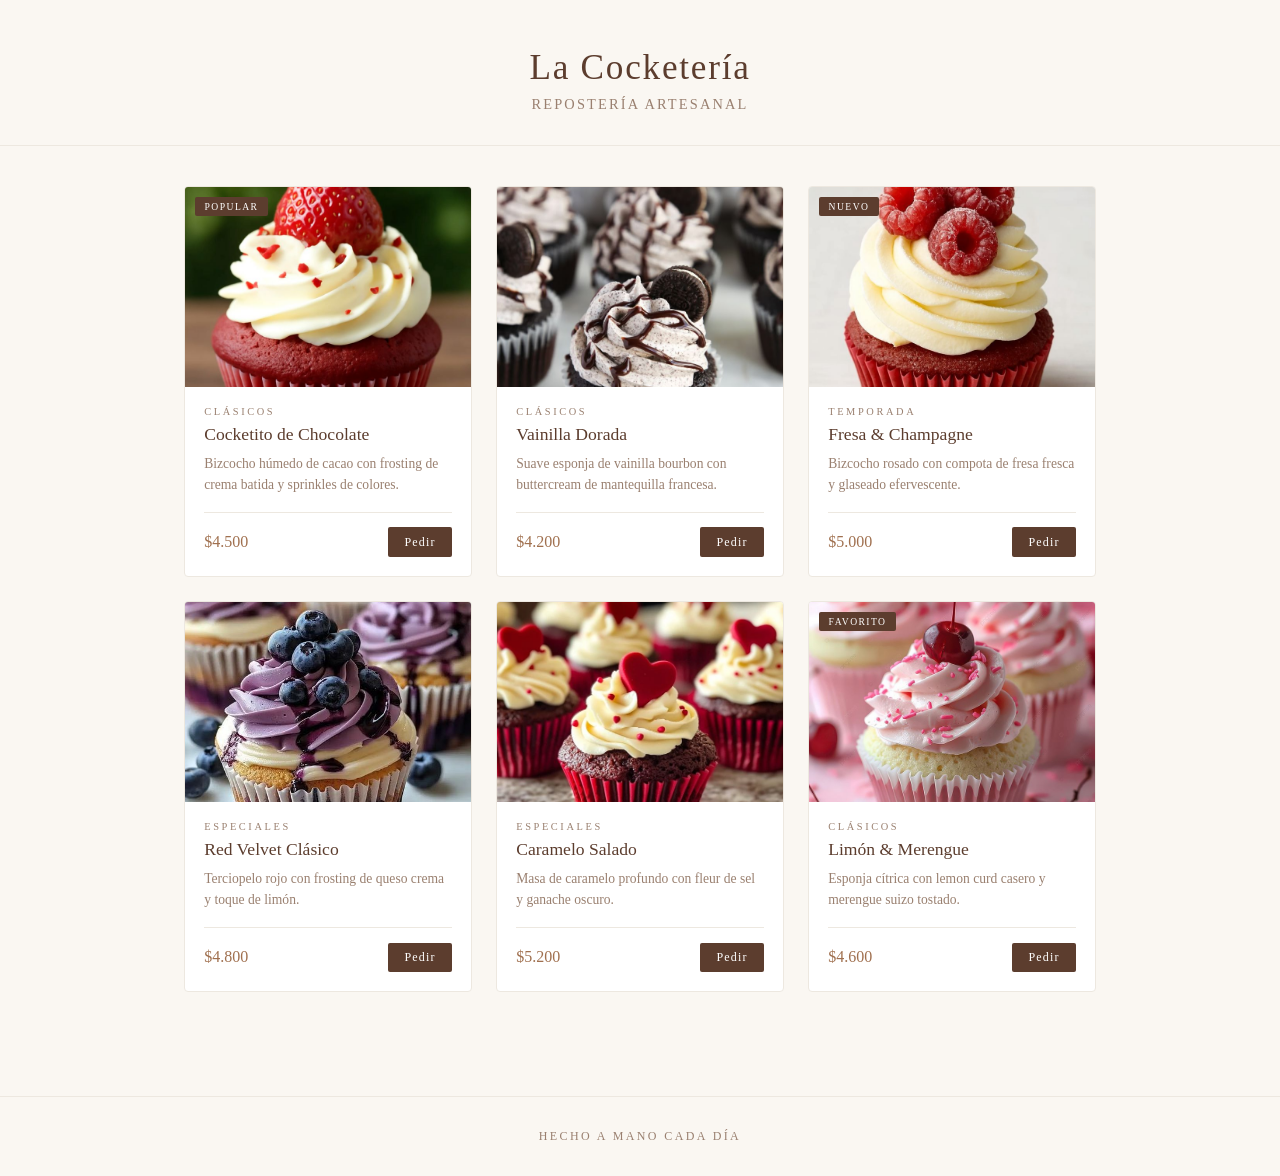
==== Catalogo.html @ 6687395b "add: images/(imagenes)" ====
<!DOCTYPE html>
<html lang="es">
<head>
    <meta charset="UTF-8">
    <meta name="viewport" content="width=device-width, initial-scale=1.0">
    <title>La Cocketería</title>
    <link rel="stylesheet" href="style.css">
</head>
<body>

    <header>
        <h1>La Cocketería</h1>
        <p>Repostería artesanal</p>
    </header>

    <main>

        <article class="card">
            <div class="card-img-wrap">
                <img src="images/1.jpg" alt="Cupcake de chocolate">
                <span class="card-badge">Popular</span>
            </div>
            <div class="card-body">
                <span class="card-category">Clásicos</span>
                <h2 class="card-name">Cocketito de Chocolate</h2>
                <p class="card-desc">Bizcocho húmedo de cacao con frosting de crema batida y sprinkles de colores.</p>
                <div class="card-footer">
                    <span class="card-price">$4.500</span>
                    <button class="card-btn">Pedir</button>
                </div>
            </div>
        </article>

        <article class="card">
            <div class="card-img-wrap">
                <img src="images/2.jpg" alt="Cupcake de vainilla">
            </div>
            <div class="card-body">
                <span class="card-category">Clásicos</span>
                <h2 class="card-name">Vainilla Dorada</h2>
                <p class="card-desc">Suave esponja de vainilla bourbon con buttercream de mantequilla francesa.</p>
                <div class="card-footer">
                    <span class="card-price">$4.200</span>
                    <button class="card-btn">Pedir</button>
                </div>
            </div>
        </article>

        <article class="card">
            <div class="card-img-wrap">
                <img src="images/3.jpg" alt="Cupcake de fresas">
                <span class="card-badge">Nuevo</span>
            </div>
            <div class="card-body">
                <span class="card-category">Temporada</span>
                <h2 class="card-name">Fresa & Champagne</h2>
                <p class="card-desc">Bizcocho rosado con compota de fresa fresca y glaseado efervescente.</p>
                <div class="card-footer">
                    <span class="card-price">$5.000</span>
                    <button class="card-btn">Pedir</button>
                </div>
            </div>
        </article>

        <article class="card">
            <div class="card-img-wrap">
                <img src="images/4.jpg" alt="Cupcake red velvet">
            </div>
            <div class="card-body">
                <span class="card-category">Especiales</span>
                <h2 class="card-name">Red Velvet Clásico</h2>
                <p class="card-desc">Terciopelo rojo con frosting de queso crema y toque de limón.</p>
                <div class="card-footer">
                    <span class="card-price">$4.800</span>
                    <button class="card-btn">Pedir</button>
                </div>
            </div>
        </article>

        <article class="card">
            <div class="card-img-wrap">
                <img src="images/5.jpg" alt="Cupcake de caramelo">
            </div>
            <div class="card-body">
                <span class="card-category">Especiales</span>
                <h2 class="card-name">Caramelo Salado</h2>
                <p class="card-desc">Masa de caramelo profundo con fleur de sel y ganache oscuro.</p>
                <div class="card-footer">
                    <span class="card-price">$5.200</span>
                    <button class="card-btn">Pedir</button>
                </div>
            </div>
        </article>

        <article class="card">
            <div class="card-img-wrap">
                <img src="images/6.jpg" alt="Cupcake de limón">
                <span class="card-badge">Favorito</span>
            </div>
            <div class="card-body">
                <span class="card-category">Clásicos</span>
                <h2 class="card-name">Limón & Merengue</h2>
                <p class="card-desc">Esponja cítrica con lemon curd casero y merengue suizo tostado.</p>
                <div class="card-footer">
                    <span class="card-price">$4.600</span>
                    <button class="card-btn">Pedir</button>
                </div>
            </div>
        </article>

    </main>

    <footer class="page-footer">
        Hecho a mano cada día
    </footer>

</body>
</html>
---- style.css ----
:root {
    --cream: #faf7f2;
    --brown: #5c3d2e;
    --soft-brown: #a0704f;
    --light: #ede8e0;
    --text: #3a2a1e;
    --muted: #9a8070;
}

* {
    margin: 0;
    padding: 0;
    box-sizing: border-box;
}

body {
    background-color: var(--cream);
    font-family: Georgia, 'Times New Roman', serif;
    color: var(--text);
}

header {
    text-align: center;
    padding: 3rem 1rem 2rem;
    border-bottom: 1px solid var(--light);
}

header h1 {
    font-size: 2.2rem;
    font-weight: normal;
    letter-spacing: 0.05em;
    color: var(--brown);
}

header p {
    margin-top: 0.5rem;
    font-size: 0.9rem;
    color: var(--muted);
    letter-spacing: 0.15em;
    text-transform: uppercase;
}

main {
    max-width: 960px;
    margin: 2.5rem auto;
    padding: 0 1.5rem 4rem;
    display: grid;
    grid-template-columns: repeat(auto-fill, minmax(240px, 1fr));
    gap: 1.5rem;
}

.card {
    background: white;
    border: 1px solid var(--light);
    border-radius: 4px;
    overflow: hidden;
    transition: border-color 0.2s ease, box-shadow 0.2s ease;
}

.card:hover {
    border-color: var(--soft-brown);
    box-shadow: 0 4px 16px rgba(92, 61, 46, 0.1);
}

.card img {
    width: 100%;
    height: 200px;
    object-fit: cover;
    display: block;
}

.card-body {
    padding: 1.2rem;
}

.card-category {
    font-size: 0.65rem;
    letter-spacing: 0.25em;
    text-transform: uppercase;
    color: var(--muted);
    display: block;
    margin-bottom: 0.4rem;
}

.card-name {
    font-size: 1.1rem;
    font-weight: normal;
    color: var(--brown);
    margin-bottom: 0.5rem;
}

.card-desc {
    font-size: 0.85rem;
    color: var(--muted);
    line-height: 1.6;
    margin-bottom: 1rem;
}

.card-footer {
    display: flex;
    align-items: center;
    justify-content: space-between;
    border-top: 1px solid var(--light);
    padding-top: 0.9rem;
}

.card-price {
    font-size: 1rem;
    color: var(--soft-brown);
}

.card-btn {
    background: var(--brown);
    color: white;
    border: none;
    font-family: Georgia, serif;
    font-size: 0.75rem;
    letter-spacing: 0.1em;
    padding: 0.45rem 1rem;
    border-radius: 2px;
    cursor: pointer;
    transition: background 0.2s ease;
}

.card-btn:hover {
    background: var(--soft-brown);
}

.card-img-wrap {
    position: relative;
}

.card-badge {
    position: absolute;
    top: 10px;
    left: 10px;
    background: var(--brown);
    color: white;
    font-size: 0.6rem;
    letter-spacing: 0.15em;
    text-transform: uppercase;
    padding: 0.25rem 0.6rem;
    border-radius: 2px;
}

.page-footer {
    text-align: center;
    padding: 2rem;
    border-top: 1px solid var(--light);
    font-size: 0.75rem;
    letter-spacing: 0.2em;
    text-transform: uppercase;
    color: var(--muted);
}
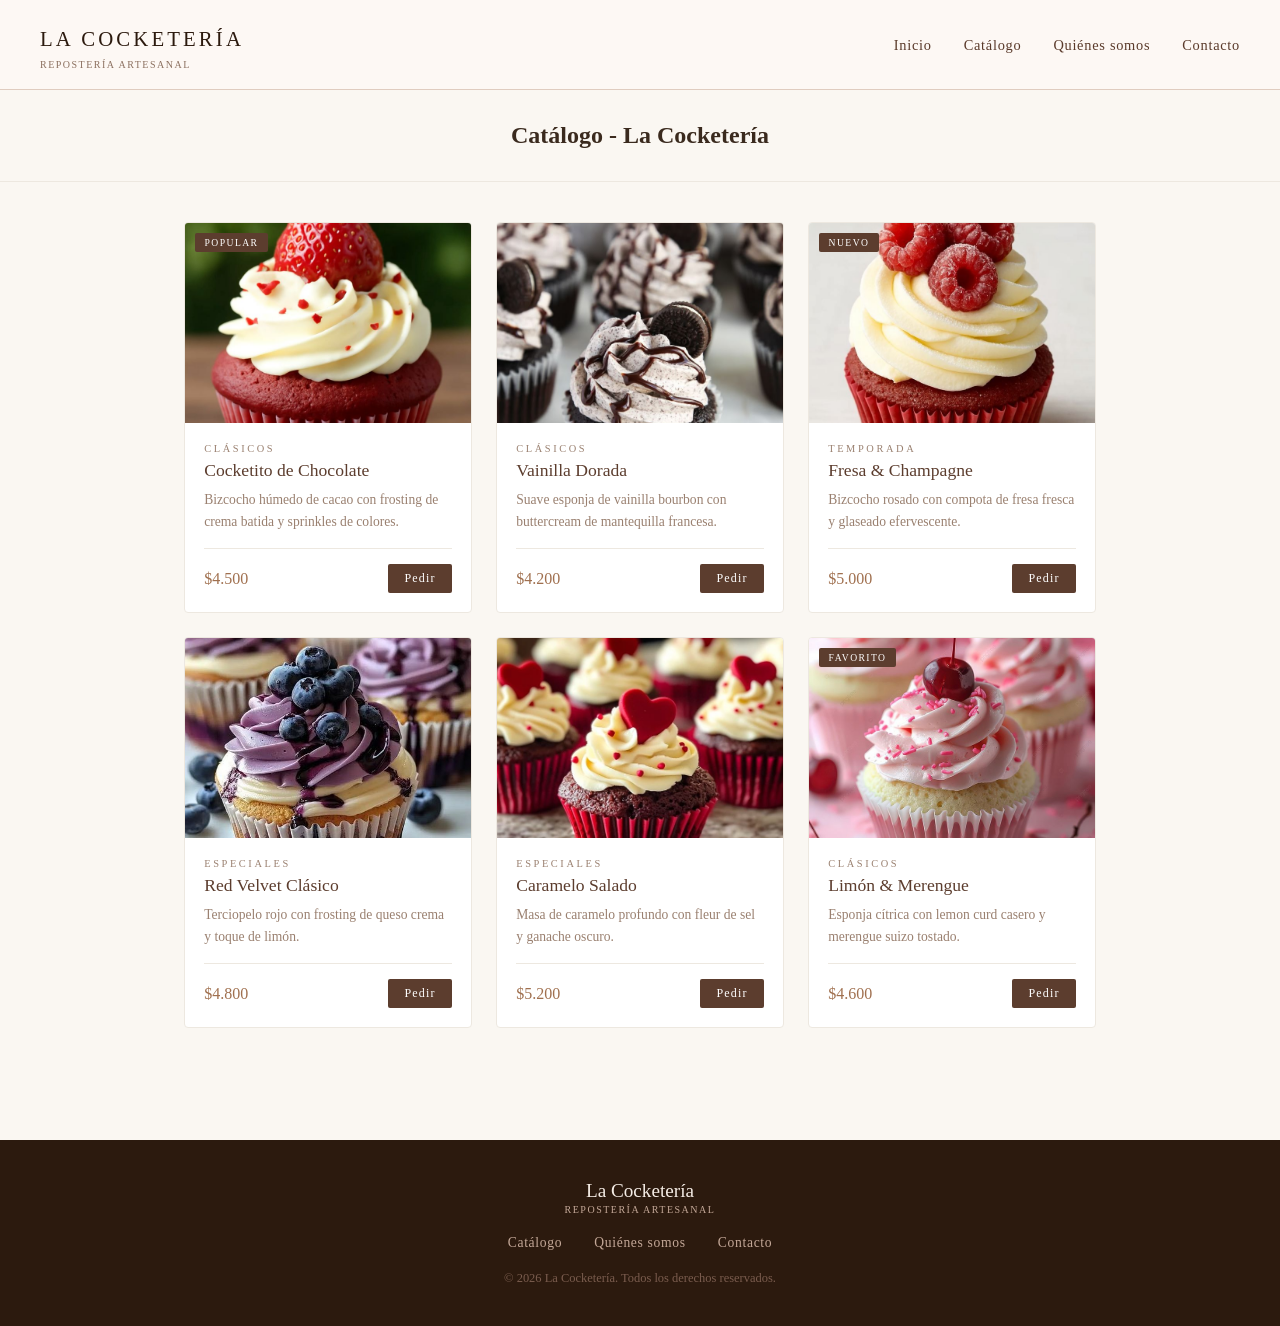
==== commit 8a6216fb: "unificacion , conexion y arreglo de detalles de los fts." ====
--- a/Catalogo.html
+++ b/Catalogo.html
@@ -1,118 +1,187 @@
-<!DOCTYPE html>
+<!doctype html>
 <html lang="es">
-<head>
-    <meta charset="UTF-8">
-    <meta name="viewport" content="width=device-width, initial-scale=1.0">
+  <head>
+    <meta charset="UTF-8" />
+    <meta
+      name="viewport"
+      content="width=device-width, initial-scale=1.0"
+    />
     <title>La Cocketería</title>
-    <link rel="stylesheet" href="style.css">
-</head>
-<body>
-
+    <link
+      rel="stylesheet"
+      href="css/style-catalogo.css"
+    />
+    <link
+      rel="stylesheet"
+      href="js-scroll-to-top/st-css.css"
+    />
+  </head>
+  <body>
     <header>
-        <h1>La Cocketería</h1>
-        <p>Repostería artesanal</p>
+      <nav class="navbar">
+        <div class="nav-logo">
+          <p class="nav-logo-name">La Cocketería</p>
+          <p class="nav-logo-sub">Repostería Artesanal</p>
+        </div>
+        <ul class="nav-links">
+          <li><a href="index.html">Inicio</a></li>
+          <li><a href="catalogo.html">Catálogo</a></li>
+          <li><a href="Cositas.html">Quiénes somos</a></li>
+          <li><a href="contacto.html">Contacto</a></li>
+        </ul>
+      </nav>
     </header>
 
+    <section class="catalogo-tlt">
+      <h1>Catálogo - La Cocketería</h1>
+    </section>
+
     <main>
+      <article class="card">
+        <div class="card-img-wrap">
+          <img
+            src="images/1.jpg"
+            alt="Cupcake de chocolate"
+          />
+          <span class="card-badge">Popular</span>
+        </div>
+        <div class="card-body">
+          <span class="card-category">Clásicos</span>
+          <h2 class="card-name">Cocketito de Chocolate</h2>
+          <p class="card-desc">
+            Bizcocho húmedo de cacao con frosting de crema batida y sprinkles de
+            colores.
+          </p>
+          <div class="card-footer">
+            <span class="card-price">$4.500</span>
+            <button class="card-btn">Pedir</button>
+          </div>
+        </div>
+      </article>
 
-        <article class="card">
-            <div class="card-img-wrap">
-                <img src="images/1.jpg" alt="Cupcake de chocolate">
-                <span class="card-badge">Popular</span>
-            </div>
-            <div class="card-body">
-                <span class="card-category">Clásicos</span>
-                <h2 class="card-name">Cocketito de Chocolate</h2>
-                <p class="card-desc">Bizcocho húmedo de cacao con frosting de crema batida y sprinkles de colores.</p>
-                <div class="card-footer">
-                    <span class="card-price">$4.500</span>
-                    <button class="card-btn">Pedir</button>
-                </div>
-            </div>
-        </article>
+      <article class="card">
+        <div class="card-img-wrap">
+          <img
+            src="images/2.jpg"
+            alt="Cupcake de vainilla"
+          />
+        </div>
+        <div class="card-body">
+          <span class="card-category">Clásicos</span>
+          <h2 class="card-name">Vainilla Dorada</h2>
+          <p class="card-desc">
+            Suave esponja de vainilla bourbon con buttercream de mantequilla
+            francesa.
+          </p>
+          <div class="card-footer">
+            <span class="card-price">$4.200</span>
+            <button class="card-btn">Pedir</button>
+          </div>
+        </div>
+      </article>
 
-        <article class="card">
-            <div class="card-img-wrap">
-                <img src="images/2.jpg" alt="Cupcake de vainilla">
-            </div>
-            <div class="card-body">
-                <span class="card-category">Clásicos</span>
-                <h2 class="card-name">Vainilla Dorada</h2>
-                <p class="card-desc">Suave esponja de vainilla bourbon con buttercream de mantequilla francesa.</p>
-                <div class="card-footer">
-                    <span class="card-price">$4.200</span>
-                    <button class="card-btn">Pedir</button>
-                </div>
-            </div>
-        </article>
+      <article class="card">
+        <div class="card-img-wrap">
+          <img
+            src="images/3.jpg"
+            alt="Cupcake de fresas"
+          />
+          <span class="card-badge">Nuevo</span>
+        </div>
+        <div class="card-body">
+          <span class="card-category">Temporada</span>
+          <h2 class="card-name">Fresa & Champagne</h2>
+          <p class="card-desc">
+            Bizcocho rosado con compota de fresa fresca y glaseado efervescente.
+          </p>
+          <div class="card-footer">
+            <span class="card-price">$5.000</span>
+            <button class="card-btn">Pedir</button>
+          </div>
+        </div>
+      </article>
 
-        <article class="card">
-            <div class="card-img-wrap">
-                <img src="images/3.jpg" alt="Cupcake de fresas">
-                <span class="card-badge">Nuevo</span>
-            </div>
-            <div class="card-body">
-                <span class="card-category">Temporada</span>
-                <h2 class="card-name">Fresa & Champagne</h2>
-                <p class="card-desc">Bizcocho rosado con compota de fresa fresca y glaseado efervescente.</p>
-                <div class="card-footer">
-                    <span class="card-price">$5.000</span>
-                    <button class="card-btn">Pedir</button>
-                </div>
-            </div>
-        </article>
+      <article class="card">
+        <div class="card-img-wrap">
+          <img
+            src="images/4.jpg"
+            alt="Cupcake red velvet"
+          />
+        </div>
+        <div class="card-body">
+          <span class="card-category">Especiales</span>
+          <h2 class="card-name">Red Velvet Clásico</h2>
+          <p class="card-desc">
+            Terciopelo rojo con frosting de queso crema y toque de limón.
+          </p>
+          <div class="card-footer">
+            <span class="card-price">$4.800</span>
+            <button class="card-btn">Pedir</button>
+          </div>
+        </div>
+      </article>
 
-        <article class="card">
-            <div class="card-img-wrap">
-                <img src="images/4.jpg" alt="Cupcake red velvet">
-            </div>
-            <div class="card-body">
-                <span class="card-category">Especiales</span>
-                <h2 class="card-name">Red Velvet Clásico</h2>
-                <p class="card-desc">Terciopelo rojo con frosting de queso crema y toque de limón.</p>
-                <div class="card-footer">
-                    <span class="card-price">$4.800</span>
-                    <button class="card-btn">Pedir</button>
-                </div>
-            </div>
-        </article>
+      <article class="card">
+        <div class="card-img-wrap">
+          <img
+            src="images/5.jpg"
+            alt="Cupcake de caramelo"
+          />
+        </div>
+        <div class="card-body">
+          <span class="card-category">Especiales</span>
+          <h2 class="card-name">Caramelo Salado</h2>
+          <p class="card-desc">
+            Masa de caramelo profundo con fleur de sel y ganache oscuro.
+          </p>
+          <div class="card-footer">
+            <span class="card-price">$5.200</span>
+            <button class="card-btn">Pedir</button>
+          </div>
+        </div>
+      </article>
 
-        <article class="card">
-            <div class="card-img-wrap">
-                <img src="images/5.jpg" alt="Cupcake de caramelo">
-            </div>
-            <div class="card-body">
-                <span class="card-category">Especiales</span>
-                <h2 class="card-name">Caramelo Salado</h2>
-                <p class="card-desc">Masa de caramelo profundo con fleur de sel y ganache oscuro.</p>
-                <div class="card-footer">
-                    <span class="card-price">$5.200</span>
-                    <button class="card-btn">Pedir</button>
-                </div>
-            </div>
-        </article>
-
-        <article class="card">
-            <div class="card-img-wrap">
-                <img src="images/6.jpg" alt="Cupcake de limón">
-                <span class="card-badge">Favorito</span>
-            </div>
-            <div class="card-body">
-                <span class="card-category">Clásicos</span>
-                <h2 class="card-name">Limón & Merengue</h2>
-                <p class="card-desc">Esponja cítrica con lemon curd casero y merengue suizo tostado.</p>
-                <div class="card-footer">
-                    <span class="card-price">$4.600</span>
-                    <button class="card-btn">Pedir</button>
-                </div>
-            </div>
-        </article>
-
+      <article class="card">
+        <div class="card-img-wrap">
+          <img
+            src="images/6.jpg"
+            alt="Cupcake de limón"
+          />
+          <span class="card-badge">Favorito</span>
+        </div>
+        <div class="card-body">
+          <span class="card-category">Clásicos</span>
+          <h2 class="card-name">Limón & Merengue</h2>
+          <p class="card-desc">
+            Esponja cítrica con lemon curd casero y merengue suizo tostado.
+          </p>
+          <div class="card-footer">
+            <span class="card-price">$4.600</span>
+            <button class="card-btn">Pedir</button>
+          </div>
+        </div>
+      </article>
     </main>
 
-    <footer class="page-footer">
-        Hecho a mano cada día
+    <footer class="footer">
+      <div class="footer-inner">
+        <div class="footer-brand">
+          <p class="footer-name">La Cocketería</p>
+          <p class="footer-tagline">Repostería Artesanal</p>
+        </div>
+        <div class="footer-links">
+          <a href="catalogo.html">Catálogo</a>
+          <a href="quienes-somos.html">Quiénes somos</a>
+          <a href="contacto.html">Contacto</a>
+        </div>
+        <p class="footer-copy">
+          © 2026 La Cocketería. Todos los derechos reservados.
+        </p>
+      </div>
     </footer>
-
-</body>
-</html>+    <button id="btn-top">
+      <span class="arrow"></span>
+    </button>
+    <script src="js-scroll-to-top/scroll-top.js"></script>
+  </body>
+</html>
--- a/css/style-catalogo.css
+++ b/css/style-catalogo.css
@@ -0,0 +1,250 @@
+:root {
+  --cream: #faf7f2;
+  --brown: #5c3d2e;
+  --soft-brown: #a0704f;
+  --light: #ede8e0;
+  --text: #3a2a1e;
+  --muted: #9a8070;
+}
+
+* {
+  margin: 0;
+  padding: 0;
+  box-sizing: border-box;
+}
+
+body {
+  background-color: var(--cream);
+  font-family: Georgia, "Times New Roman", serif;
+  color: var(--text);
+}
+
+/* ────────────────────────────
+   NAVEGACIÓN
+──────────────────────────── */
+.navbar {
+  display: flex;
+  justify-content: space-between;
+  align-items: center;
+  padding: 1.2rem 2.5rem;
+  background-color: #fdf8f4;
+  border-bottom: 1px solid #e0ccbf;
+}
+
+.nav-logo-name {
+  font-size: 1.3rem;
+  font-weight: 400;
+  color: #2c1a0e;
+}
+
+.nav-logo-sub {
+  font-size: 10px;
+  letter-spacing: 0.15em;
+  text-transform: uppercase;
+  color: #8b6f5e;
+}
+
+.nav-links {
+  list-style: none;
+  display: flex;
+  gap: 2rem;
+}
+
+.nav-links a {
+  text-decoration: none;
+  font-size: 0.9rem;
+  color: #5a3a2a;
+  letter-spacing: 0.05em;
+}
+
+.nav-links a:hover {
+  color: #8b4513;
+}
+
+/* Antiguo header */
+.catalogo-tlt {
+  text-align: center;
+  padding: 2rem 1rem 2rem;
+  border-bottom: 1px solid var(--light);
+}
+
+header h1 {
+  font-size: 2.2rem;
+  font-weight: normal;
+  letter-spacing: 0.05em;
+  color: var(--brown);
+}
+
+header p {
+  margin-top: 0.5rem;
+  font-size: 0.9rem;
+  color: var(--muted);
+  letter-spacing: 0.15em;
+  text-transform: uppercase;
+}
+
+main {
+  max-width: 960px;
+  margin: 2.5rem auto;
+  padding: 0 1.5rem 4rem;
+  display: grid;
+  grid-template-columns: repeat(auto-fill, minmax(240px, 1fr));
+  gap: 1.5rem;
+}
+
+.card {
+  background: white;
+  border: 1px solid var(--light);
+  border-radius: 4px;
+  overflow: hidden;
+  transition:
+    border-color 0.2s ease,
+    box-shadow 0.2s ease;
+}
+
+.card:hover {
+  border-color: var(--soft-brown);
+  box-shadow: 0 4px 16px rgba(92, 61, 46, 0.1);
+}
+
+.card img {
+  width: 100%;
+  height: 200px;
+  object-fit: cover;
+  display: block;
+}
+
+.card-body {
+  padding: 1.2rem;
+}
+
+.card-category {
+  font-size: 0.65rem;
+  letter-spacing: 0.25em;
+  text-transform: uppercase;
+  color: var(--muted);
+  display: block;
+  margin-bottom: 0.4rem;
+}
+
+.card-name {
+  font-size: 1.1rem;
+  font-weight: normal;
+  color: var(--brown);
+  margin-bottom: 0.5rem;
+}
+
+.card-desc {
+  font-size: 0.85rem;
+  color: var(--muted);
+  line-height: 1.6;
+  margin-bottom: 1rem;
+}
+
+.card-footer {
+  display: flex;
+  align-items: center;
+  justify-content: space-between;
+  border-top: 1px solid var(--light);
+  padding-top: 0.9rem;
+}
+
+.card-price {
+  font-size: 1rem;
+  color: var(--soft-brown);
+}
+
+.card-btn {
+  background: var(--brown);
+  color: white;
+  border: none;
+  font-family: Georgia, serif;
+  font-size: 0.75rem;
+  letter-spacing: 0.1em;
+  padding: 0.45rem 1rem;
+  border-radius: 2px;
+  cursor: pointer;
+  transition: background 0.2s ease;
+}
+
+.card-btn:hover {
+  background: var(--soft-brown);
+}
+
+.card-img-wrap {
+  position: relative;
+}
+
+.card-badge {
+  position: absolute;
+  top: 10px;
+  left: 10px;
+  background: var(--brown);
+  color: white;
+  font-size: 0.6rem;
+  letter-spacing: 0.15em;
+  text-transform: uppercase;
+  padding: 0.25rem 0.6rem;
+  border-radius: 2px;
+}
+
+.page-footer {
+  text-align: center;
+  padding: 2rem;
+  border-top: 1px solid var(--light);
+  font-size: 0.75rem;
+  letter-spacing: 0.2em;
+  text-transform: uppercase;
+  color: var(--muted);
+}
+
+.footer {
+  background-color: #2c1a0e;
+  padding: 2.5rem;
+  margin-top: 3rem;
+}
+
+.footer-inner {
+  max-width: 1000px;
+  margin: 0 auto;
+  display: flex;
+  flex-direction: column;
+  align-items: center;
+  gap: 1.25rem;
+  text-align: center;
+}
+
+.footer-name {
+  font-size: 1.2rem;
+  font-weight: 400;
+  color: #f5ede6;
+}
+
+.footer-tagline {
+  font-size: 10px;
+  letter-spacing: 0.15em;
+  text-transform: uppercase;
+  color: #c4a898;
+  margin-top: 2px;
+}
+
+.footer-links {
+  display: flex;
+  gap: 2rem;
+}
+
+.footer-links a {
+  text-decoration: none;
+  font-size: 0.85rem;
+  color: #c4a898;
+  letter-spacing: 0.05em;
+}
+
+.footer-links a:hover {
+  color: #f5ede6;
+}
+
+.footer-copy {
+  font-size: 0.78rem;
+  color: #7a5c4e;
+}
--- a/js-scroll-to-top/st-css.css
+++ b/js-scroll-to-top/st-css.css
@@ -0,0 +1,44 @@
+/* ── Botón subir al inicio ── */
+#btn-top {
+  position: fixed;
+  bottom: 15rem;
+  right: 2rem;
+  width: 42px;
+  height: 40px;
+  border: 1px solid #8b4513;
+  border-radius: 8px;
+  background-color: #fdf8f4;
+  cursor: pointer;
+  display: flex;
+  align-items: center;
+  justify-content: center;
+
+  /* Empieza invisible */
+  opacity: 0;
+  pointer-events: none;
+
+  /* Transición suave */
+  transition:
+    opacity 0.3s ease,
+    background-color 0.2s ease;
+}
+
+/* Cuando tiene la clase visible, aparece */
+#btn-top.visible {
+  opacity: 1;
+  pointer-events: auto;
+}
+
+#btn-top:hover {
+  background-color: #e8d5c4;
+}
+
+/* La flecha hecha con bordes CSS */
+#btn-top .arrow {
+  width: 10px;
+  height: 10px;
+  border-top: 2px solid #8b4513;
+  border-right: 2px solid #8b4513;
+  transform: rotate(-45deg);
+  margin-top: 4px;
+}
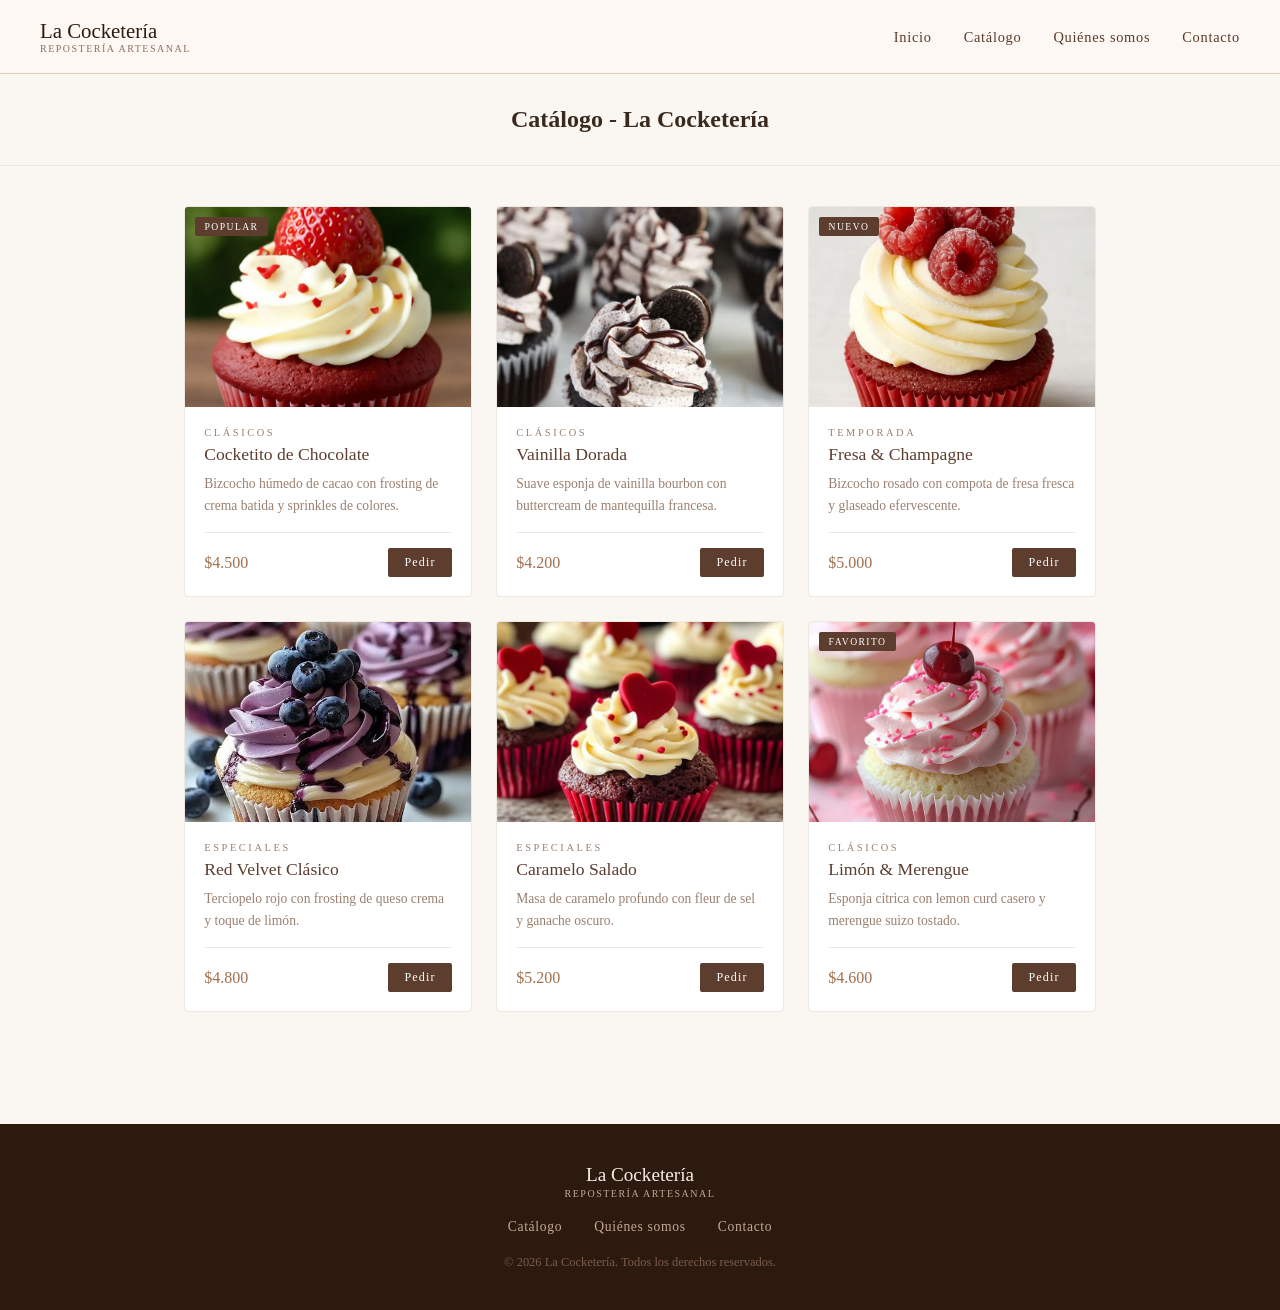
==== commit f5fab63e: "final" ====
--- a/Catalogo.html
+++ b/Catalogo.html
@@ -25,7 +25,7 @@
         </div>
         <ul class="nav-links">
           <li><a href="index.html">Inicio</a></li>
-          <li><a href="catalogo.html">Catálogo</a></li>
+          <li><a href="Catalogo.html">Catálogo</a></li>
           <li><a href="Cositas.html">Quiénes somos</a></li>
           <li><a href="contacto.html">Contacto</a></li>
         </ul>
--- a/css/style-catalogo.css
+++ b/css/style-catalogo.css
@@ -15,12 +15,12 @@
 
 body {
   background-color: var(--cream);
-  font-family: Georgia, "Times New Roman", serif;
+  font-family: "Georgia", serif;
   color: var(--text);
 }
 
 /* ────────────────────────────
-   NAVEGACIÓN
+  NAVEGACIÓN
 ──────────────────────────── */
 .navbar {
   display: flex;
@@ -75,13 +75,13 @@
   color: var(--brown);
 }
 
-header p {
+/* header p {
   margin-top: 0.5rem;
   font-size: 0.9rem;
   color: var(--muted);
   letter-spacing: 0.15em;
   text-transform: uppercase;
-}
+} */
 
 main {
   max-width: 960px;
